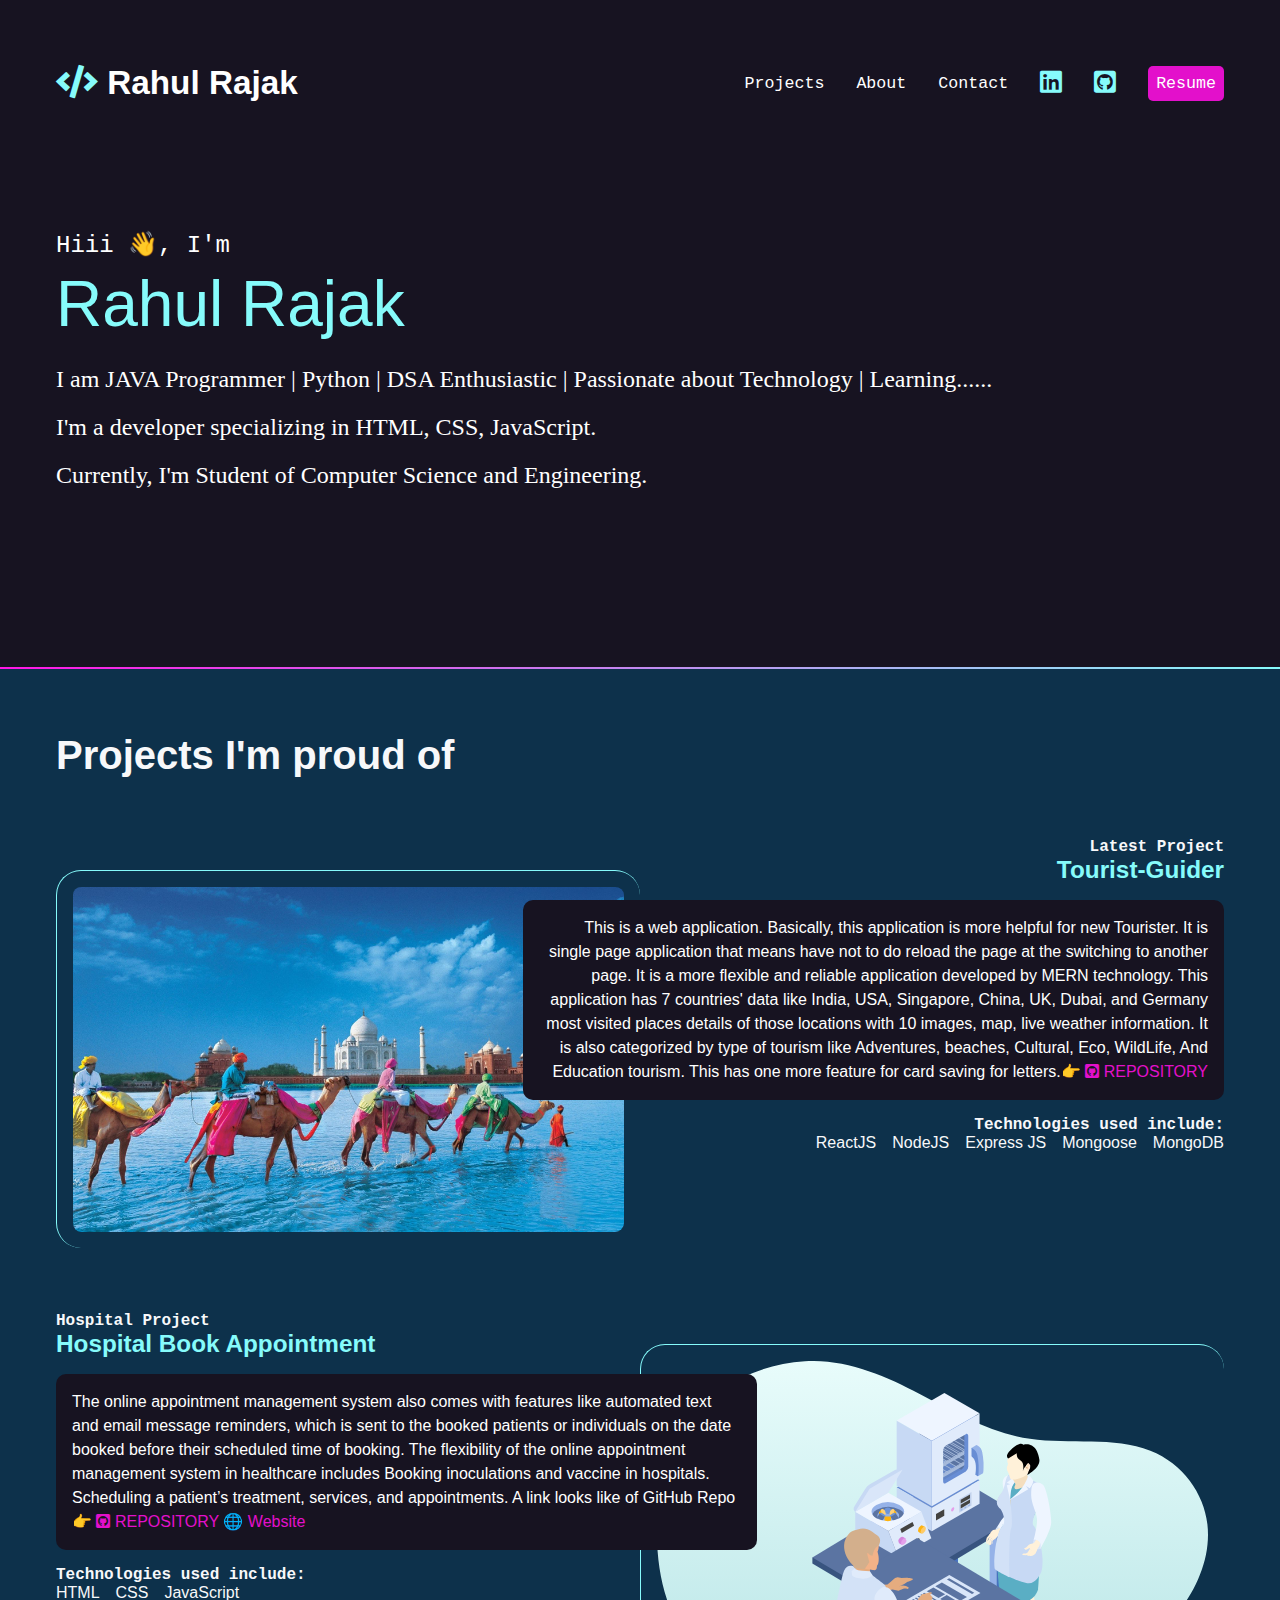
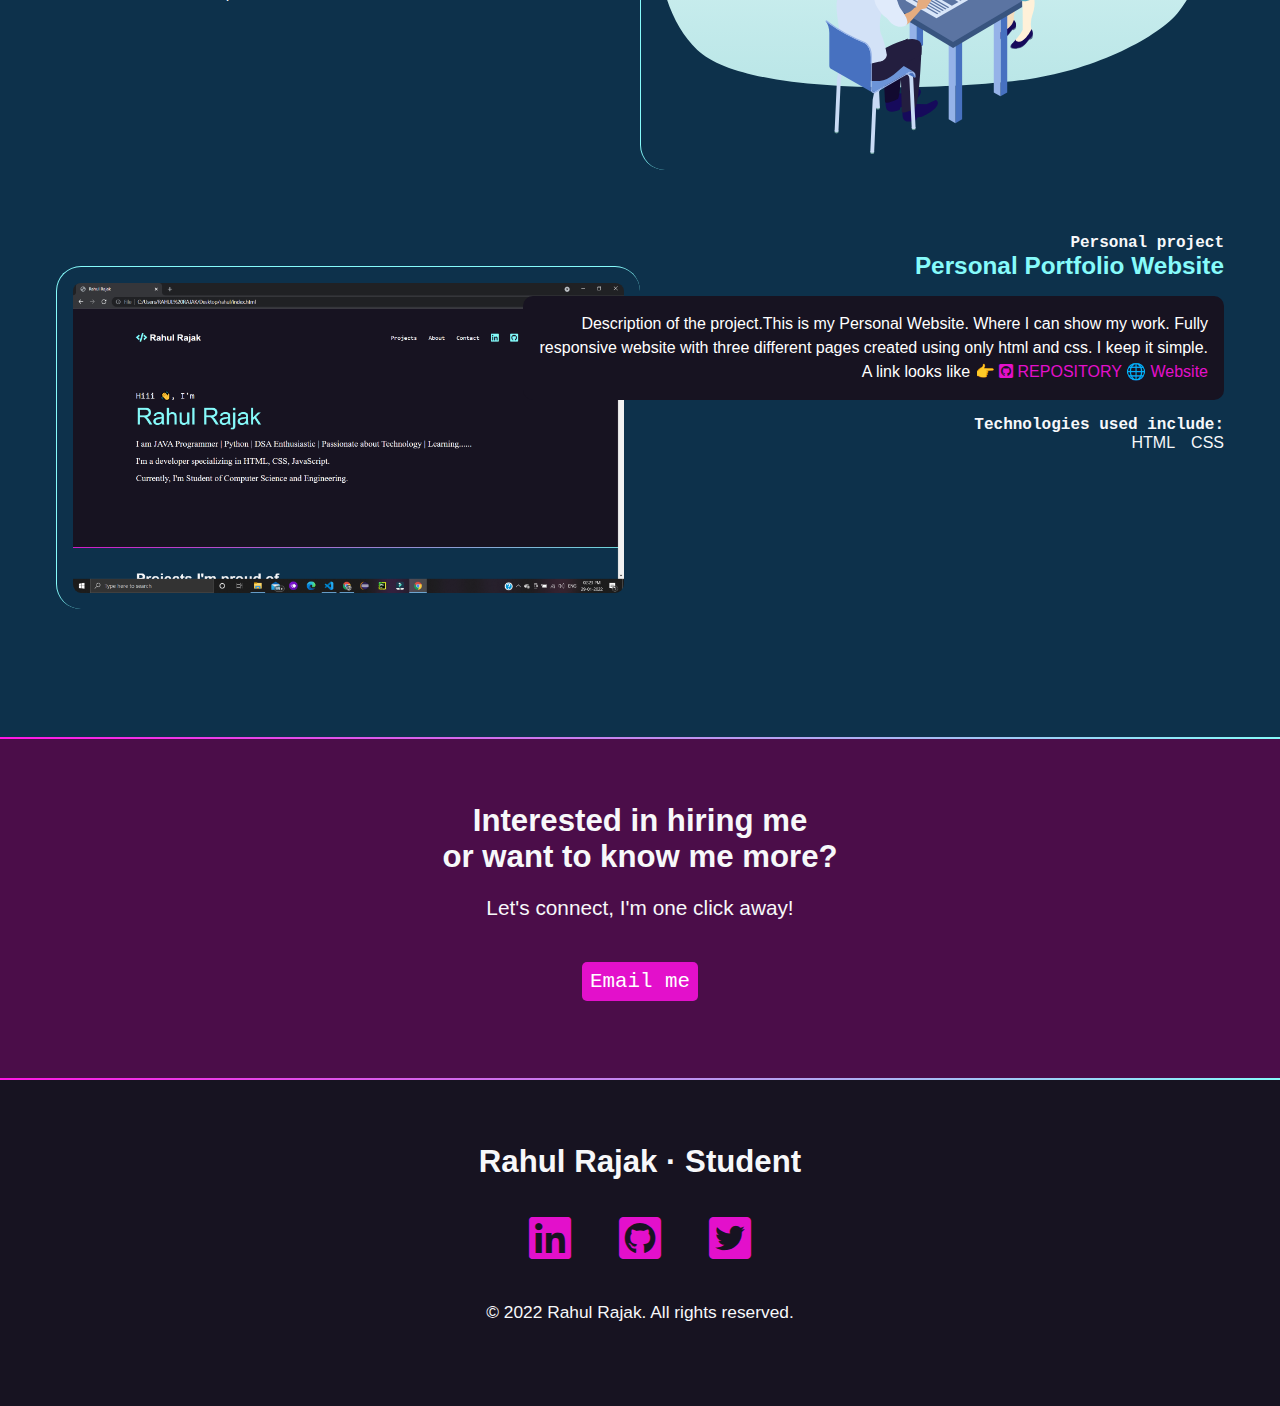
==== index.html @ c946e2a8 "Add files via upload" ====
<!DOCTYPE html>
<html lang="en">
  <head>
    <meta charset="UTF-8" />
    <meta http-equiv="X-UA-Compatible" content="IE=edge" />
    <meta name="viewport" content="width=device-width, initial-scale=1.0" />
    <link rel="preconnect" href="https://fonts.googleapis.com" />
    <link rel="preconnect" href="https://fonts.gstatic.com" crossorigin />
    <link rel="stylesheet" href="style.css" />
    <title>Rahul Rajak</title>
  </head>

  <body>
    <!-- Navbar-->
    <nav>
      <ul>
        <li>
          <h1>
            <a href="index.html">
              <span class="fas fa-code" aria-hidden="true"></span>
              <span>Rahul Rajak</span>
            </a>
          </h1>
        </li>
        <li><a href="#projects">Projects</a></li>
        <li><a href="about.html">About</a></li>
        <li><a href="#contact">Contact</a></li>
        <li>
          <a
            href="https://www.linkedin.com/in/rahul-rajak-29566b218/"
            target="_blank"
          >
            <span class="fab fa-linkedin" aria-hidden="true"></span>
            <span class="sr-only">LinkedIn</span>
          </a>
        </li>
        <li>
          <a href="https://github.com/rahul351085" target="_blank">
            <span class="fab fa-github-square" aria-hidden="true"></span>
            <span class="sr-only">Github</span>
          </a>
        </li>
        <li>
          <a
            href="https://drive.google.com/file/d/1VaU-qK2hWVtYhySaO8rKkEFqpNDh0ngF/view?usp=sharing"
            target="_blank"
            class="button"
            >Resume</a
          >
        </li>
      </ul>
    </nav>
    <!-- Navbar-->

    <!-- Intro-->
    <section id="intro">
      <p class="name">Hiii 👋, I'm <span>Rahul Rajak</span></p>
      <p>
        I am JAVA Programmer | Python | DSA Enthusiastic | Passionate about
        Technology | Learning......
      </p>
      <p>I'm a developer specializing in HTML, CSS, JavaScript.</p>
      <p>Currently, I'm Student of Computer Science and Engineering.</p>
    </section>
    <!-- Intro-->

    <!-- Projects-->
    <div class="gradient"></div>
    <div class="section-blue">
      <section id="projects">
        <h2>Projects I'm proud of</h2>
        <article>
          <div class="text">
            <h4>Latest Project</h4>
            <h3>Tourist-Guider</h3>
            <p class="blackbox">
              This is a web application. Basically, this application is more
              helpful for new Tourister. It is single page application that
              means have not to do reload the page at the switching to another
              page. It is a more flexible and reliable application developed by
              MERN technology. This application has 7 countries' data like
              India, USA, Singapore, China, UK, Dubai, and Germany most visited
              places details of those locations with 10 images, map, live
              weather information. It is also categorized by type of tourism
              like Adventures, beaches, Cultural, Eco, WildLife, And Education
              tourism. This has one more feature for card saving for
              letters.<strong>👉</strong>
              <a
                style="text-decoration: none"
                href="https://github.com/rahul351085/rahul351085.github.io"
                target="_blank"
              >
                <span class="fab fa-github-square" aria-hidden="true"></span>
                <span class="sr-only">Github</span>
                REPOSITORY
              </a>
            </p>
            <h4>Technologies used include:</h4>
            <ul>
              <li>ReactJS</li>
              <li>NodeJS</li>
              <li>Express JS</li>
              <li>Mongoose</li>
              <li>MongoDB</li>
            </ul>
          </div>
          <img src="img/tourist-guider.jpg" alt="Tourist-Guider." />
        </article>
        <article class="reverse">
          <div class="text">
            <h4>Hospital Project</h4>
            <h3>Hospital Book Appointment</h3>
            <p class="blackbox">
              The online appointment management system also comes with features
              like automated text and email message reminders, which is sent to
              the booked patients or individuals on the date booked before their
              scheduled time of booking. The flexibility of the online
              appointment management system in healthcare includes Booking
              inoculations and vaccine in hospitals. Scheduling a patient’s
              treatment, services, and appointments. A link looks like of GitHub
              Repo

              <strong>👉</strong>
              <a
                style="text-decoration: none"
                href="https://github.com/rahul351085/rahul351085.github.io"
                target="_blank"
              >
                <span class="fab fa-github-square" aria-hidden="true"></span>
                <span class="sr-only">Github</span>
                REPOSITORY
              </a>
              <a
                style="text-decoration: none"
                href="https://github.com/rahul351085/rahul351085.github.io"
                target="_blank"
              >
                🌐 Website
              </a>
            </p>

            <h4>Technologies used include:</h4>
            <ul>
              <li>HTML</li>
              <li>CSS</li>
              <li>JavaScript</li>
            </ul>
          </div>
          <img src="img/book appointment.svg" alt="book appointment img" />
        </article>
        <article>
          <div class="text">
            <h4>Personal project</h4>
            <h3>Personal Portfolio Website</h3>
            <p class="blackbox">
              Description of the project.This is my Personal Website. Where I
              can show my work. Fully responsive website with three different
              pages created using only html and css. I keep it simple. A link
              looks like

              <strong>👉</strong>
              <a
                style="text-decoration: none"
                href="https://github.com/rahul351085/rahul351085.github.io"
                target="_blank"
              >
                <span class="fab fa-github-square" aria-hidden="true"></span>
                <span class="sr-only">Github</span>
                REPOSITORY
              </a>
              <a
                style="text-decoration: none"
                href="https://rahulrajak.me/"
                target="_blank"
              >
                🌐 Website
              </a>
            </p>
            <h4>Technologies used include:</h4>
            <ul>
              <li>HTML</li>
              <li>CSS</li>
            </ul>
          </div>
          <img
            src="img/Screenshot (23).png"
            alt="Screenshot of the Personal Portfolio Website."
          />
        </article>
      </section>
    </div>
    <!-- Projects-->

    <div class="gradient"></div>
    <!-- contact-->

    <div class="section-plum">
      <section id="contact">
        <h2>
          Interested in hiring me <br />
          or want to know me more?
        </h2>
        <p>Let's connect, I'm one click away!</p>
        <p>
          <a href="mailto:rahul351085@gmail.com" class="button"
            >Email me</a
          >
        </p>
      </section>
    </div>
    <!-- contact-->
    <div class="gradient"></div>

    <!-- Footer-->
    <footer>
      <h2>Rahul Rajak &middot; Student</h2>
      <ul>
        <li>
          <a
            href="https://www.linkedin.com/in/rahul-rajak-29566b218/"
            target="_blank"
          >
            <span class="fab fa-linkedin" aria-hidden="true"></span>
            <span class="sr-only">LinkedIn</span>
          </a>
        </li>
        <li>
          <a href="https://github.com/rahul351085/rahul351085.github.io" target="_blank">
            <span class="fab fa-github-square" aria-hidden="true"></span>
            <span class="sr-only">Github</span>
          </a>
        </li>
        <li>
          <a href="https://twitter.com/rahul351085">
            <span class="fab fa-twitter-square" aria-hidden="true"></span>
            <span class="sr-only">twitter</span>
          </a>
        </li>
      </ul>
      <p><small>&copy; 2022 Rahul Rajak. All rights reserved.</small></p>
    </footer>
    <!-- Footer-->
  </body>
</html>
---- style.css ----
@import url("https://cdnjs.cloudflare.com/ajax/libs/font-awesome/5.15.4/css/all.min.css");
@import url("https://fonts.googleapis.com/css2?family=Poppins:wght@200;400&display=swap");
@import url("https://fonts.googleapis.com/css2?family=Poppins:wght@200;400&display=swap");
/* Variables declared here - these are the colors for our pages, as well as the font stacks and sizes. */

:root {
  --black: #171321;
  --dkblue: #0d314b;
  --plum: #4b0d49;
  --hotmag: #ff17e4;
  --magenta: #e310cb;
  --aqua: #86fbfb;
  --white: #f7f8fa;
  --font-size: 1.3rem;
  --mono: "Oxygen mono", monospace;
  --sans: Oxygen, sans-serif;
}

/* border box model: https://css-tricks.com/box-sizing/ */

html {
  box-sizing: border-box;
}

*,
*::before,
*::after {
  box-sizing: inherit;
}

/* generic styles for the page */

body {
  padding: 0;
  margin: 0;
  font-family: var(--sans);
  background-color: var(--black);
  color: var(--white);
  font-size: var(--font-size);
}

h1,
h2,
h3 {
  margin: 0;
}

a {
  color: var(--magenta);
}

a:hover {
  color: var(--hotmag);
  text-decoration: none;
}

img {
  width: 100%;
}

/* background color divs */

.section-plum {
  background-color: var(--plum);
}

.section-blue {
  background-color: var(--dkblue);
}

.gradient {
  background: linear-gradient(
    90deg,
    rgba(255, 23, 228, 1) 0%,
    rgba(134, 251, 251, 1) 100%
  );
  height: 2px;
}

/* intro styles */

#intro {
  padding: 4rem 1rem 10rem 1rem;
  padding-bottom: 10rem;
  max-width: 1200px;
  margin: 0 auto;
}

#intro p {
  font-size: 1rem;
  line-height: 1.5;
}

#intro .name {
  font-family: var(--mono);
  font-size: 1.5rem;
  letter-spacing: 0em;
}

.name span {
  font-family: var(--sans);
  font-size: 4rem;
  color: var(--aqua);
  display: block;
  font-weight: 300;
}

#intro h2 {
  font-size: 4rem;
}
#intro p {
  margin: 0px 0px 16px;
  font-weight: 400;
  font-size: 1.5rem;
  line-height: 1.334;
  letter-spacing: 0em;
  color: rgb(255, 255, 255);
  font-family: "LexendDeca Light";
}
/*About me*/
#intro1 {
  background-color: var(--black);
  color: var(--white);
  margin: 0px 0px 16px;
  font-weight: 400;
  font-size: none;
  line-height: 1.334;
  letter-spacing: 0em;
  font-family: "LexendDeca Light";
}

/* contact section */

#contact {
  width: 400px;
  text-align: center;
  margin: 0 auto;
  padding: 4rem 0;
}

#contact p:last-child {
  margin-top: 3rem;
}

/* navigation */

nav {
  font-family: var(--mono);
  font-size: 80%;
  padding: 4rem 1rem;
}

nav h1 a {
  font-family: var(--sans);
}

nav ul {
  margin: 0;
  padding: 0;
  list-style-type: none;
  display: flex;
  flex-flow: row wrap;
  justify-content: center;
  align-items: center;
  gap: 2rem;
}

nav li:first-child {
  flex-basis: 100%;
  text-align: center;
}

nav [class*="fa-"] {
  font-size: 150%;
  color: var(--aqua);
}

nav h1 [class*="fa-"] {
  font-size: 100%;
  color: var(--aqua);
}

nav a {
  color: white;
  text-decoration: none;
  display: block;
}

nav a:hover,
nav [class*="fa-"]:hover {
  color: var(--magenta);
}

.button {
  background-color: var(--magenta);
  color: white;
  padding: 0.5rem;
  border-radius: 5px;
  text-decoration: none;
  font-family: var(--mono);
}

.button:hover {
  color: white;
  background-color: var(--hotmag);
}

/* projects section */

#projects {
  padding: 4rem 1rem;
}

#projects h2 {
  font-size: 2.5rem;
  margin-bottom: calc(2.5rem * 1.5);
}

#projects h3 {
  color: var(--aqua);
}

#projects h4 {
  font-size: 1rem;
  font-family: var(--mono);
  margin: 0;
}

.blackbox {
  padding: 1rem;
  border-radius: 10px;
  color: white;
  background-color: var(--black);
  font-size: 1rem;
  line-height: 1.5;
}

#projects ul {
  list-style-type: none;
  padding: 0;
  margin: 0;
  display: flex;
  flex-flow: row wrap;
  justify-content: flex-start;
  gap: 1rem;
  font-size: 1rem;
}

#projects img {
  margin: 2rem 0 4rem 0;
  padding: 1rem;
  border-left: 1px solid var(--aqua);
  border-top: 1px solid var(--aqua);
  border-radius: 25px;
}

/* footer section */

footer {
  text-align: center;
  padding: 4rem 0;
}

footer ul {
  list-style-type: none;
  padding: 0;
  margin: 2rem 0;
  display: flex;
  flex-flow: row wrap;
  justify-content: center;
  gap: 3rem;
  font-size: 3rem;
}

@media (min-width: 800px) {
  article {
    display: grid;
    grid-template-columns: repeat(10, 1fr);
  }
  #projects {
    max-width: 1200px;
    margin: 0 auto;
  }
  #projects img {
    grid-column: 1/6;
    grid-row: 1/2;
  }
  .text {
    grid-column: 5/11;
    grid-row: 1/2;
    order: 2;
    text-align: right;
  }
  #projects ul {
    justify-content: flex-end;
  }
  #projects .reverse .text {
    grid-column: 1/7;
    order: 2;
    text-align: left;
  }
  #projects .reverse img {
    grid-column: 6/11;
    grid-row: 1/2;
  }
  #projects .reverse ul {
    justify-content: flex-start;
  }
}

@media (min-width: 850px) {
  nav {
    max-width: 1200px;
    margin: 0 auto;
  }
  nav li:first-child {
    flex-basis: auto;
    text-align: left;
    margin-right: auto;
  }
}

.about-me {
  display: flex;
  justify-content: space-between;
  margin-top: 6em;
  align-items: center;
}
.about-me p {
  font-family: "Inter";
  font-size: 1.6rem;
  font-weight: 400;
  color: #71717a;
  line-height: 2.8rem;
}
.photo img {
  width: 85%;
  margin-left: 3em;
}

.section {
  width: 50%;

  padding: 0rem 1rem 0rem 2rem;
}
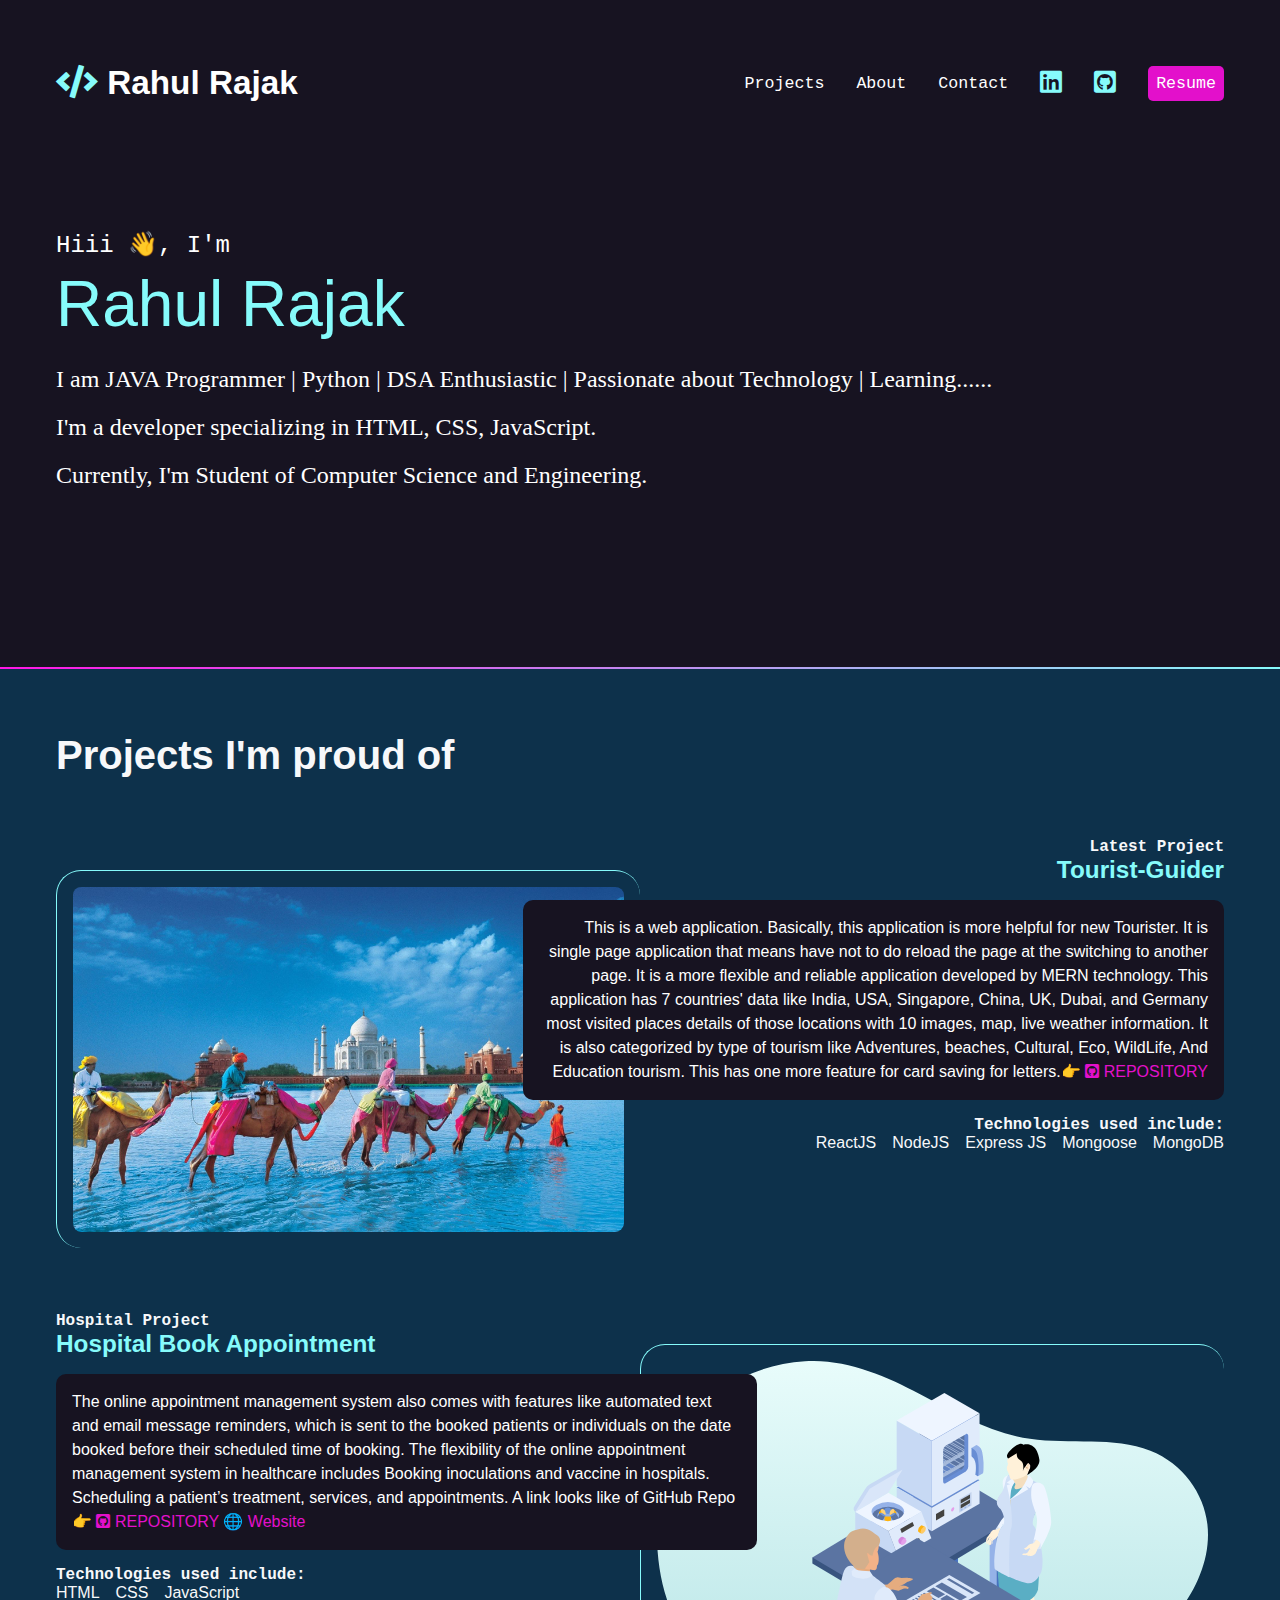
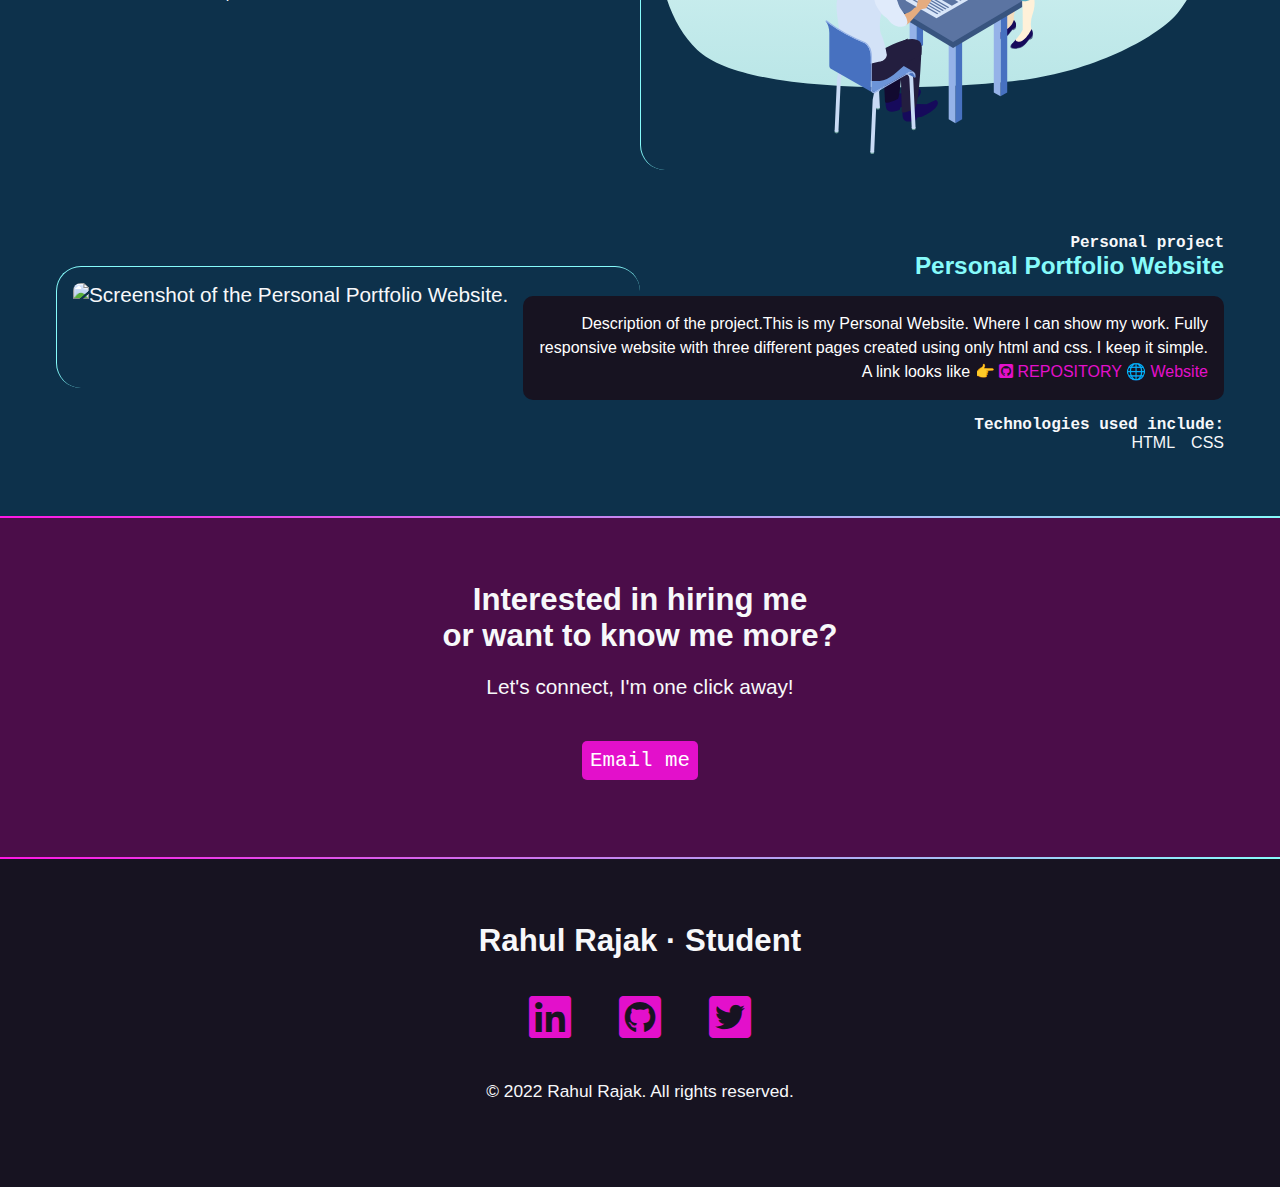
==== commit 71bd192f: "Update index.html" ====
--- a/index.html
+++ b/index.html
@@ -183,7 +183,7 @@
             </ul>
           </div>
           <img
-            src="img/Screenshot (23).png"
+            src="rahul.png"
             alt="Screenshot of the Personal Portfolio Website."
           />
         </article>
@@ -241,4 +241,4 @@
     </footer>
     <!-- Footer-->
   </body>
-</html>+</html>
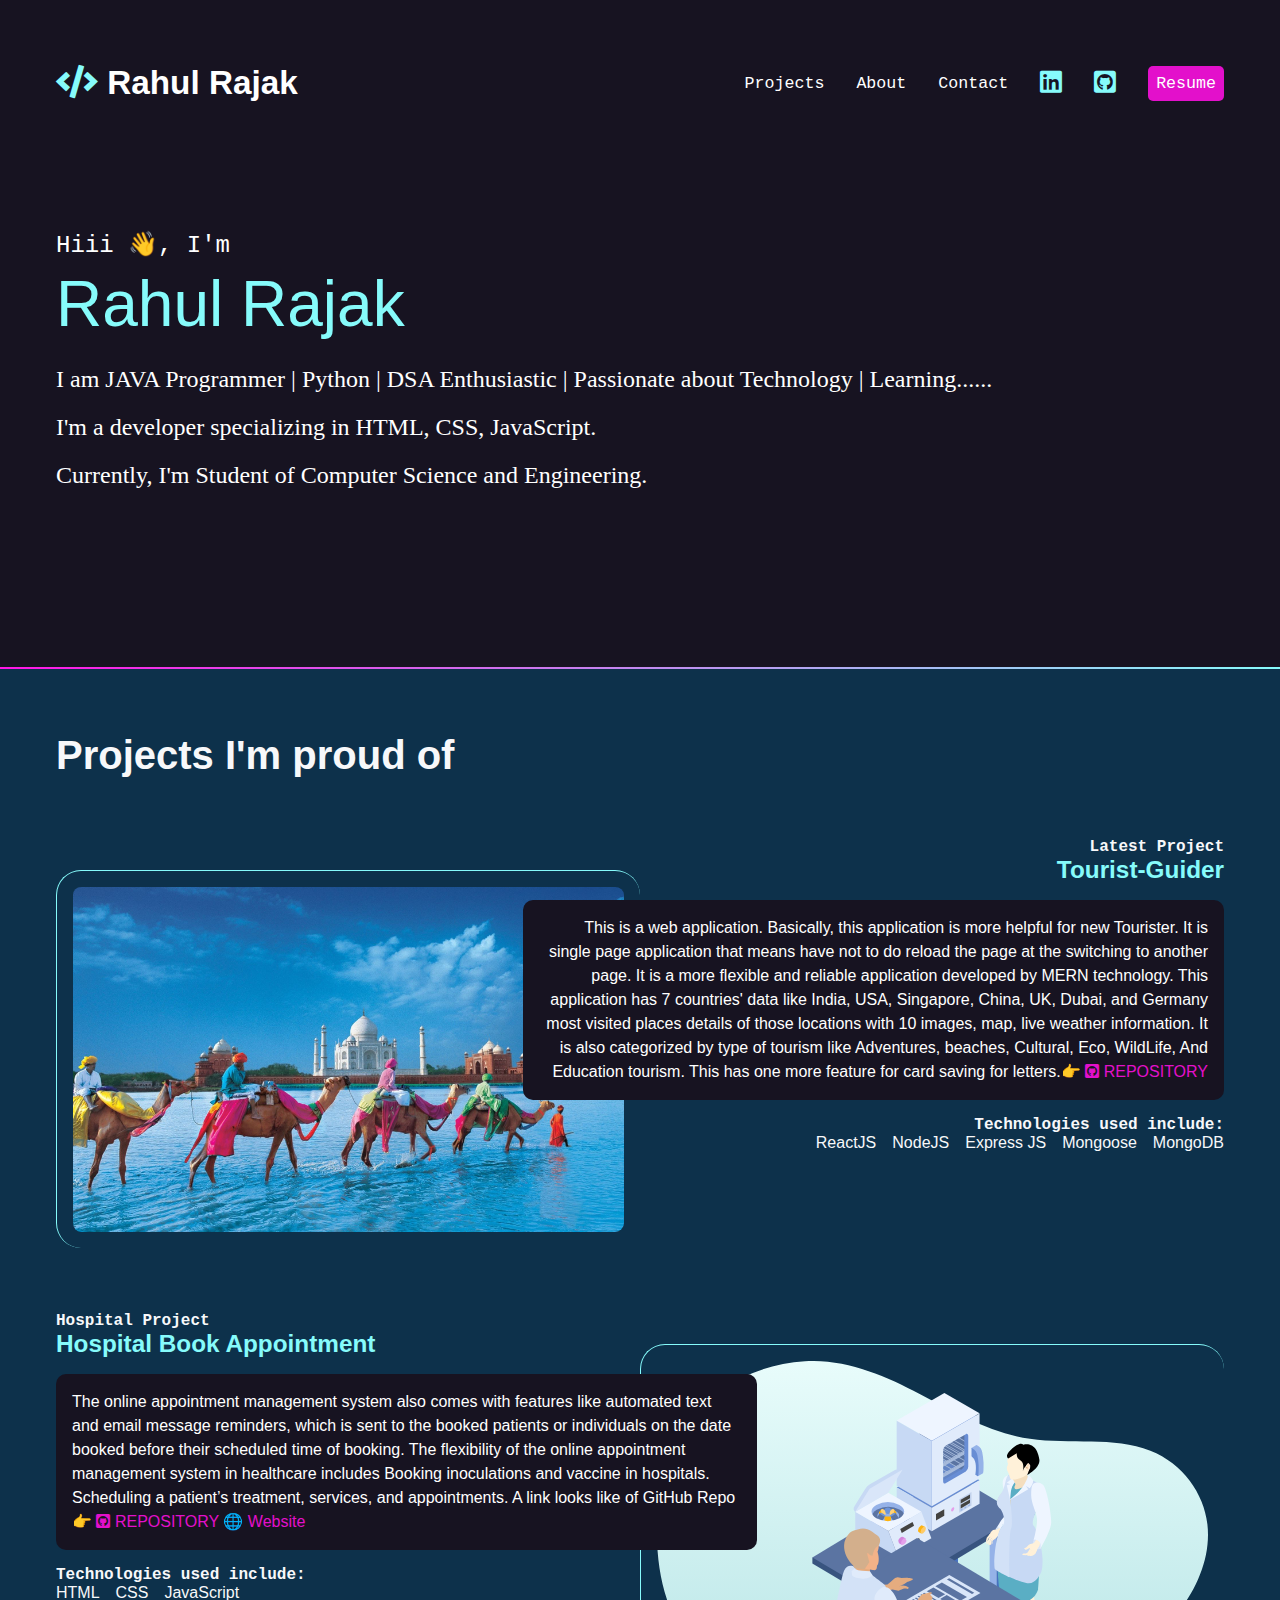
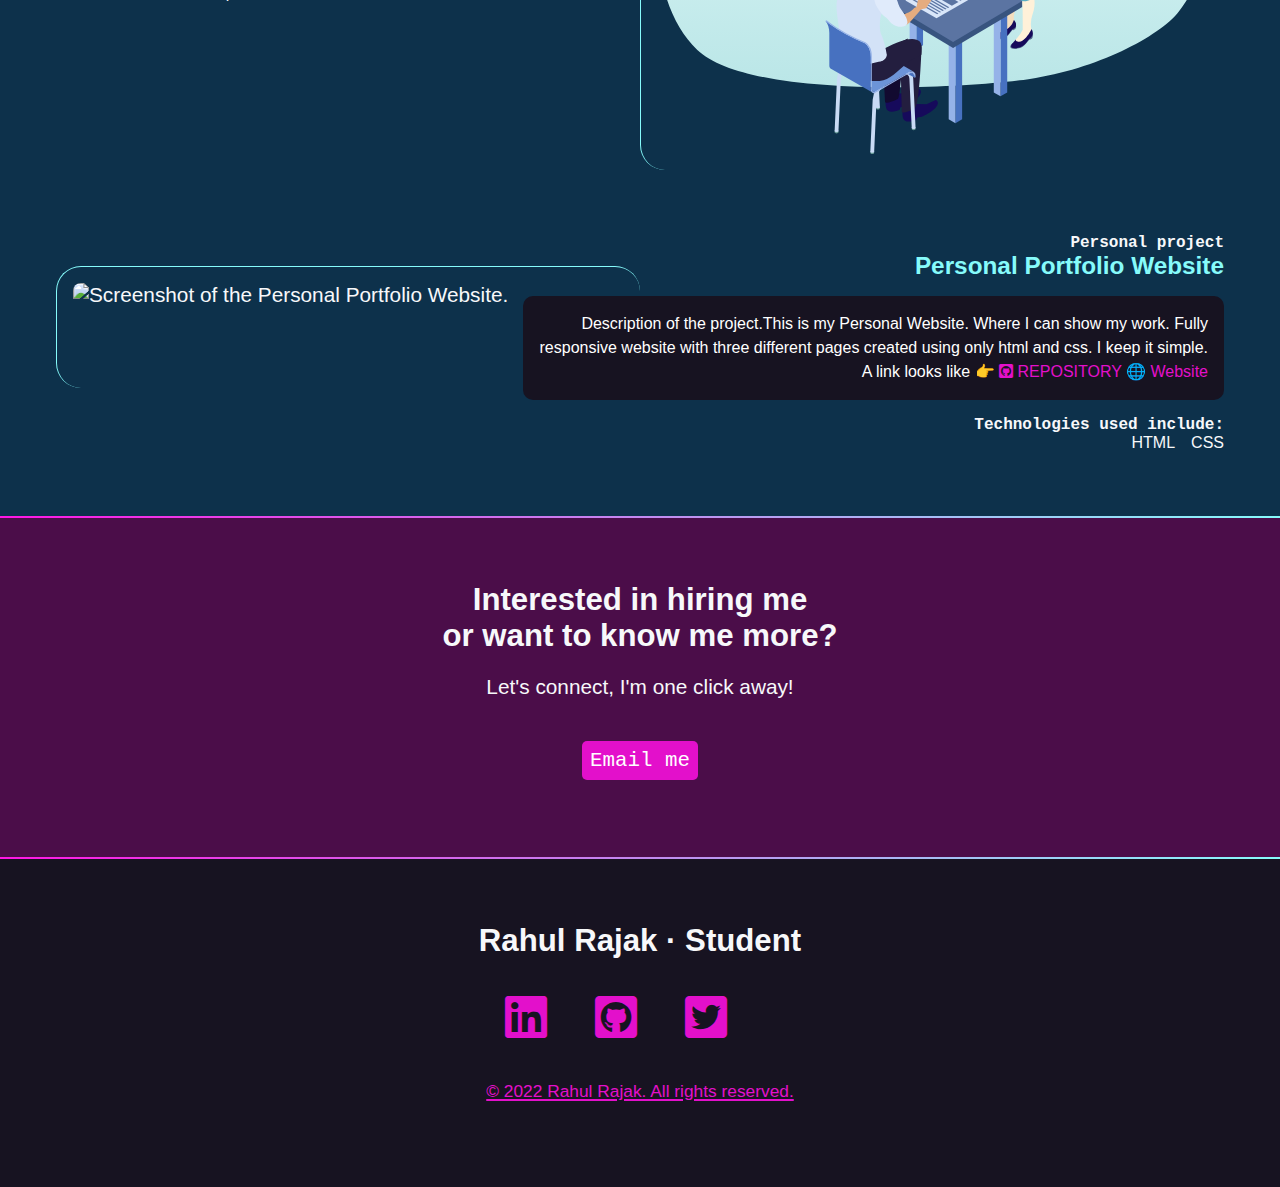
==== commit 5b96aecc: "Update index.html" ====
--- a/index.html
+++ b/index.html
@@ -183,7 +183,7 @@
             </ul>
           </div>
           <img
-            src="rahul.png"
+            src="rahul.jpg"
             alt="Screenshot of the Personal Portfolio Website."
           />
         </article>
@@ -233,12 +233,12 @@
         <li>
           <a href="https://twitter.com/rahul351085">
             <span class="fab fa-twitter-square" aria-hidden="true"></span>
-            <span class="sr-only">twitter</span>
-          </a>
         </li>
       </ul>
       <p><small>&copy; 2022 Rahul Rajak. All rights reserved.</small></p>
     </footer>
+            <span class="sr-only">twitter</span>
+          </a>
     <!-- Footer-->
   </body>
 </html>
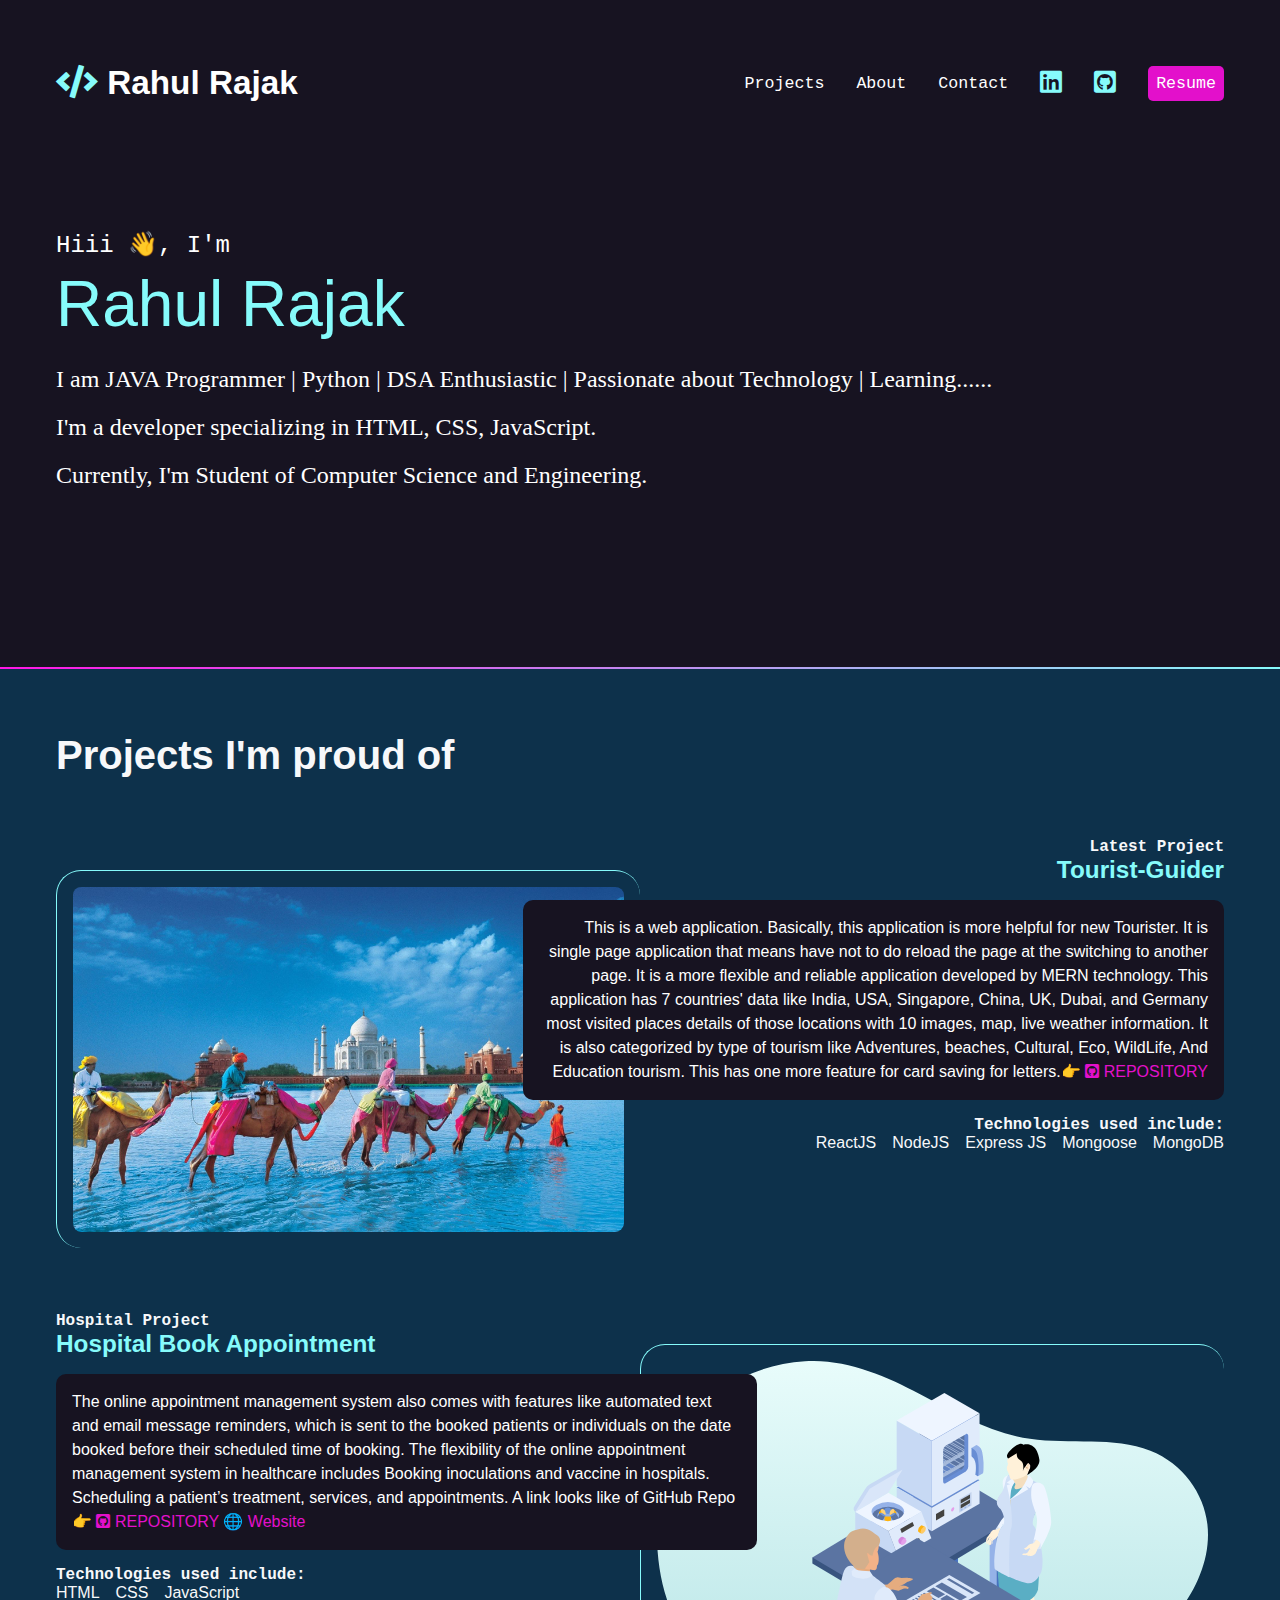
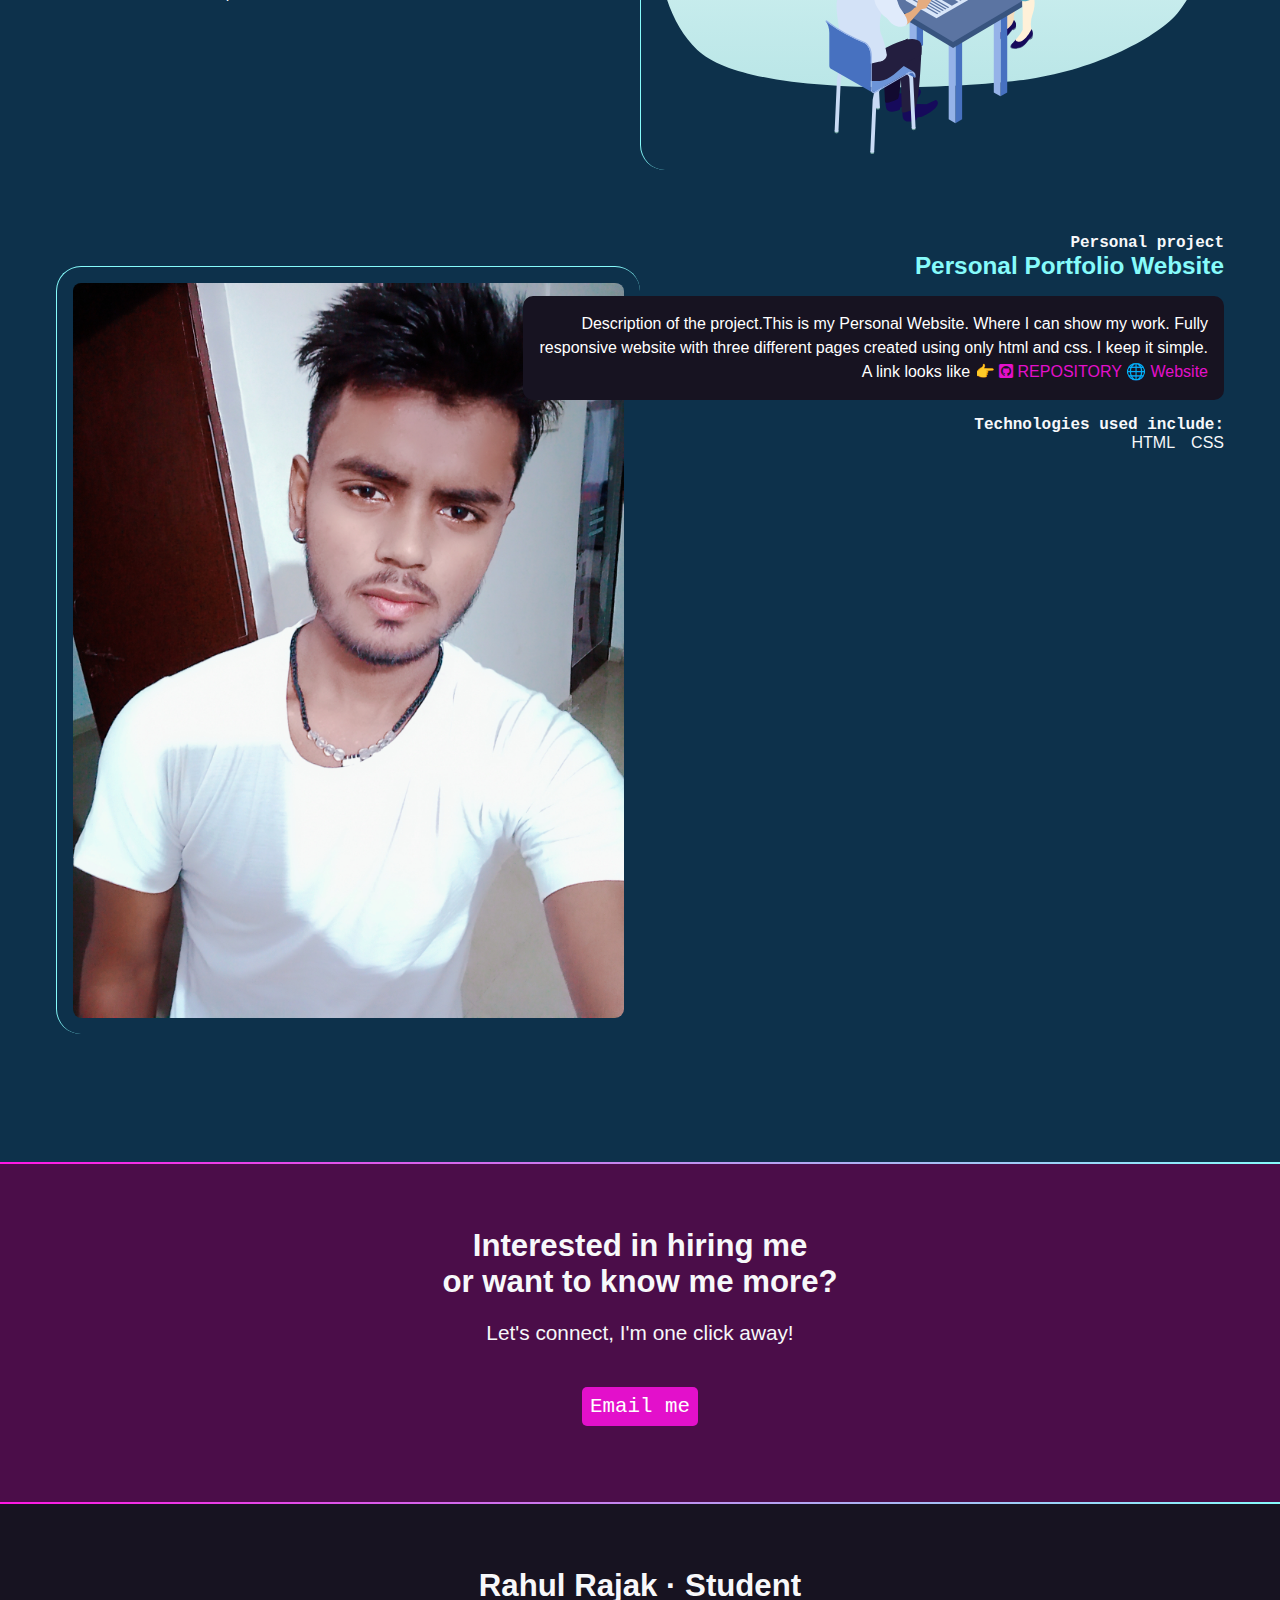
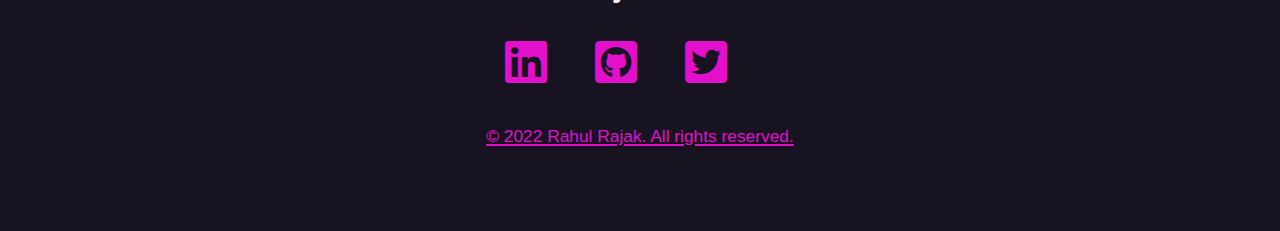
==== commit 54e2fdc5: "Update index.html" ====
--- a/index.html
+++ b/index.html
@@ -183,7 +183,7 @@
             </ul>
           </div>
           <img
-            src="rahul.jpg"
+            src="img/rahul.jpg"
             alt="Screenshot of the Personal Portfolio Website."
           />
         </article>
